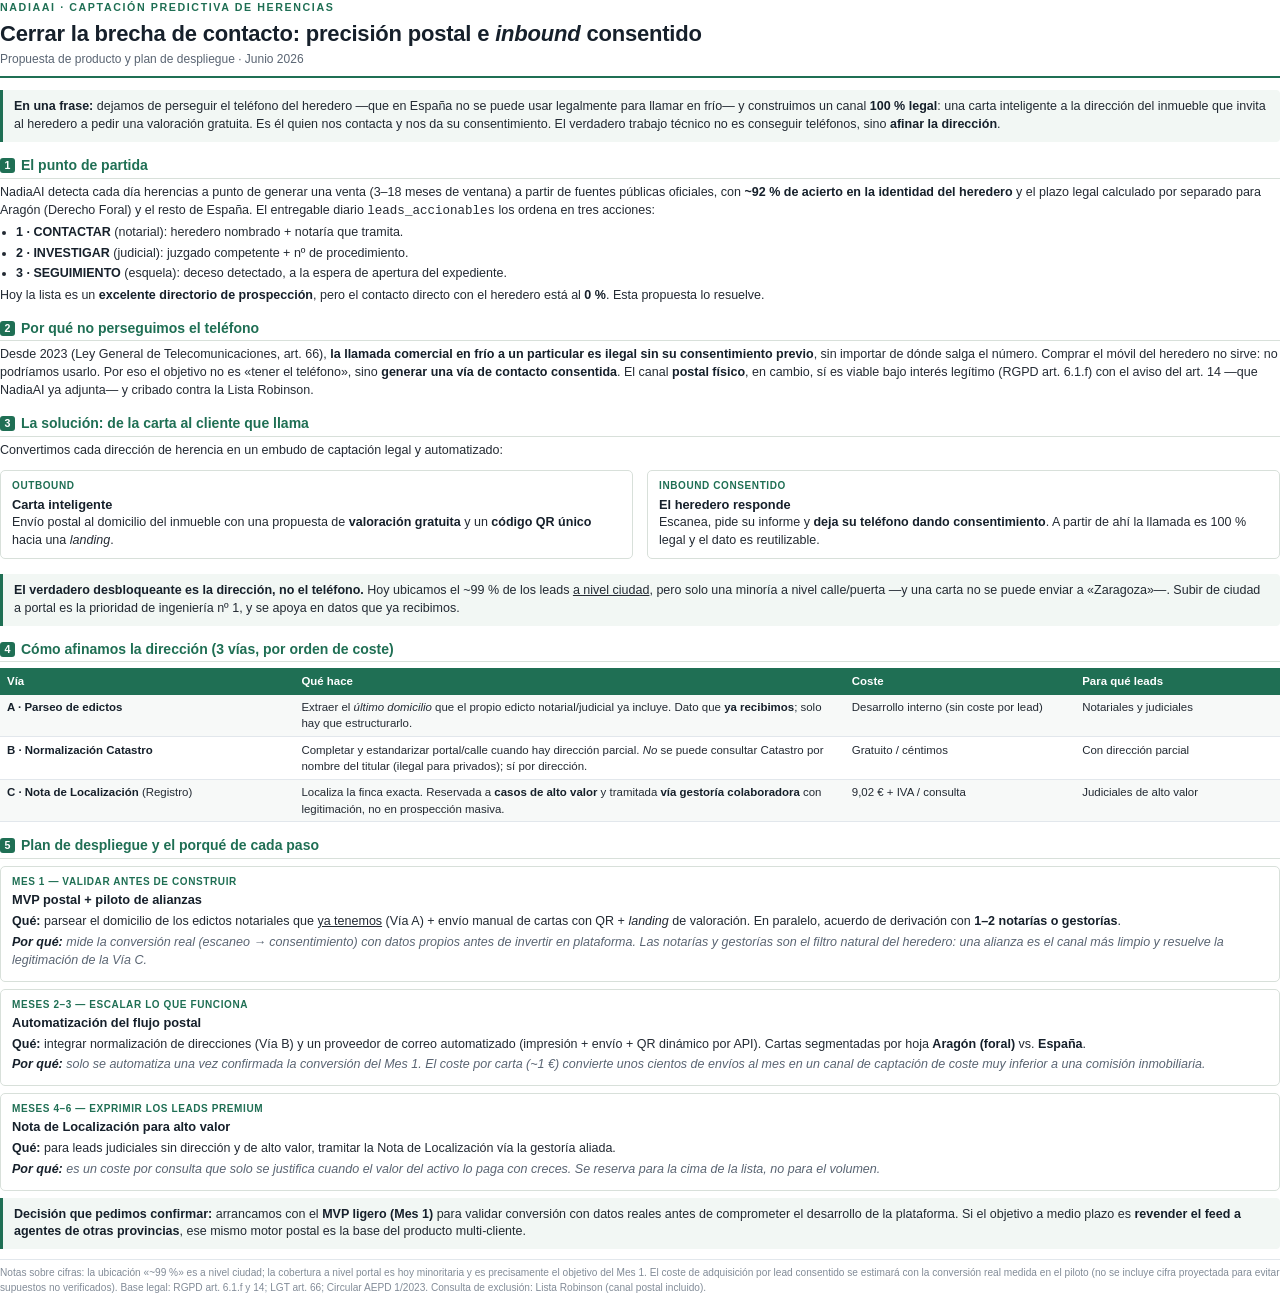
==== scratch/propuesta_contactabilidad.html @ 1f1489c2 "docs: client proposal — postal precision + consented inbound (contact-gap strategy) Corrected versio" ====
<!DOCTYPE html>
<html lang="es">
<head>
<meta charset="utf-8">
<style>
  @page {
    size: A4;
    margin: 1.6cm 1.7cm 1.5cm 1.7cm;
    @bottom-center {
      content: "NadiaAI · Propuesta de contactabilidad · Confidencial";
      font-size: 7.5pt; color: #9098a6; font-family: 'Helvetica Neue', Arial, sans-serif;
    }
    @bottom-right {
      content: "Pág. " counter(page) " / " counter(pages);
      font-size: 7.5pt; color: #9098a6; font-family: 'Helvetica Neue', Arial, sans-serif;
    }
  }
  * { box-sizing: border-box; }
  body {
    font-family: 'Helvetica Neue', Arial, sans-serif;
    font-size: 9.4pt;
    line-height: 1.42;
    color: #232a33;
    margin: 0;
  }
  .header {
    border-bottom: 2.5px solid #1f6f54;
    padding-bottom: 8px;
    margin-bottom: 12px;
  }
  .header .brand { font-size: 8pt; letter-spacing: 1.6px; color: #1f6f54; font-weight: 700; text-transform: uppercase; }
  h1 { font-size: 16.5pt; margin: 3px 0 2px 0; color: #16202b; letter-spacing: -0.2px; }
  .subtitle { font-size: 9pt; color: #5a6573; margin: 0; }
  h2 {
    font-size: 10.5pt; color: #1f6f54; margin: 14px 0 5px 0;
    padding-bottom: 2px; border-bottom: 1px solid #d8e0da;
  }
  h2 .n {
    display: inline-block; background: #1f6f54; color: #fff; font-size: 8pt;
    width: 15px; height: 15px; line-height: 15px; text-align: center; border-radius: 3px;
    margin-right: 6px; vertical-align: 1px;
  }
  p { margin: 4px 0; }
  ul { margin: 4px 0 4px 0; padding-left: 16px; }
  li { margin: 2.5px 0; }
  strong { color: #16202b; }
  .lead {
    background: #f2f7f4; border-left: 3px solid #1f6f54; padding: 8px 11px;
    margin: 6px 0 10px 0; border-radius: 0 4px 4px 0; font-size: 9.4pt;
  }
  table { width: 100%; border-collapse: collapse; margin: 6px 0; font-size: 8.6pt; }
  th { background: #1f6f54; color: #fff; text-align: left; padding: 5px 7px; font-weight: 600; }
  td { padding: 4.5px 7px; border-bottom: 1px solid #e2e7ec; vertical-align: top; }
  tr:nth-child(even) td { background: #f7f9f8; }
  .phase { margin: 7px 0; padding: 8px 11px; border: 1px solid #d8e0da; border-radius: 5px; }
  .phase .tag {
    font-size: 7.5pt; font-weight: 700; text-transform: uppercase; letter-spacing: 0.6px;
    color: #1f6f54; display: block; margin-bottom: 2px;
  }
  .phase .ttl { font-weight: 700; color: #16202b; font-size: 9.6pt; }
  .why { color: #5a6573; font-style: italic; }
  .cols { display: flex; gap: 14px; }
  .col { flex: 1; }
  .kpi { display: flex; gap: 8px; margin: 8px 0 4px 0; }
  .kpi div {
    flex: 1; background: #f2f7f4; border-radius: 5px; padding: 7px 8px; text-align: center;
  }
  .kpi .big { font-size: 14pt; font-weight: 700; color: #1f6f54; display: block; }
  .kpi .lbl { font-size: 7.3pt; color: #5a6573; text-transform: uppercase; letter-spacing: 0.4px; }
  .footnote { font-size: 7.6pt; color: #828c98; margin-top: 10px; border-top: 1px solid #e2e7ec; padding-top: 6px; }
  .nowrap { white-space: nowrap; }
</style>
</head>
<body>

<div class="header">
  <div class="brand">NadiaAI · Captación predictiva de herencias</div>
  <h1>Cerrar la brecha de contacto: precisión postal e <i>inbound</i> consentido</h1>
  <p class="subtitle">Propuesta de producto y plan de despliegue · Junio 2026</p>
</div>

<div class="lead">
<strong>En una frase:</strong> dejamos de perseguir el teléfono del heredero —que en España no se puede usar legalmente para llamar en frío— y construimos un canal <strong>100&nbsp;% legal</strong>: una carta inteligente a la dirección del inmueble que invita al heredero a pedir una valoración gratuita. Es él quien nos contacta y nos da su consentimiento. El verdadero trabajo técnico no es conseguir teléfonos, sino <strong>afinar la dirección</strong>.
</div>

<h2><span class="n">1</span>El punto de partida</h2>
<p>NadiaAI detecta cada día herencias a punto de generar una venta (3–18 meses de ventana) a partir de fuentes públicas oficiales, con <strong>~92&nbsp;% de acierto en la identidad del heredero</strong> y el plazo legal calculado por separado para Aragón (Derecho Foral) y el resto de España. El entregable diario <span class="nowrap"><code>leads_accionables</code></span> los ordena en tres acciones:</p>
<ul>
  <li><strong>1 · CONTACTAR</strong> (notarial): heredero nombrado + notaría que tramita.</li>
  <li><strong>2 · INVESTIGAR</strong> (judicial): juzgado competente + nº de procedimiento.</li>
  <li><strong>3 · SEGUIMIENTO</strong> (esquela): deceso detectado, a la espera de apertura del expediente.</li>
</ul>
<p>Hoy la lista es un <strong>excelente directorio de prospección</strong>, pero el contacto directo con el heredero está al <strong>0&nbsp;%</strong>. Esta propuesta lo resuelve.</p>

<h2><span class="n">2</span>Por qué no perseguimos el teléfono</h2>
<p>Desde 2023 (Ley General de Telecomunicaciones, art. 66), <strong>la llamada comercial en frío a un particular es ilegal sin su consentimiento previo</strong>, sin importar de dónde salga el número. Comprar el móvil del heredero no sirve: no podríamos usarlo. Por eso el objetivo no es «tener el teléfono», sino <strong>generar una vía de contacto consentida</strong>. El canal <strong>postal físico</strong>, en cambio, sí es viable bajo interés legítimo (RGPD art. 6.1.f) con el aviso del art. 14 —que NadiaAI ya adjunta— y cribado contra la Lista Robinson.</p>

<h2><span class="n">3</span>La solución: de la carta al cliente que llama</h2>
<p>Convertimos cada dirección de herencia en un embudo de captación legal y automatizado:</p>
<div class="cols">
  <div class="col">
    <div class="phase"><span class="tag">Outbound</span><span class="ttl">Carta inteligente</span><br>
    Envío postal al domicilio del inmueble con una propuesta de <strong>valoración gratuita</strong> y un <strong>código QR único</strong> hacia una <i>landing</i>.</div>
  </div>
  <div class="col">
    <div class="phase"><span class="tag">Inbound consentido</span><span class="ttl">El heredero responde</span><br>
    Escanea, pide su informe y <strong>deja su teléfono dando consentimiento</strong>. A partir de ahí la llamada es 100&nbsp;% legal y el dato es reutilizable.</div>
  </div>
</div>
<div class="lead" style="margin-top:8px">
<strong>El verdadero desbloqueante es la dirección, no el teléfono.</strong> Hoy ubicamos el ~99&nbsp;% de los leads <u>a nivel ciudad</u>, pero solo una minoría a nivel calle/puerta —y una carta no se puede enviar a «Zaragoza»—. Subir de ciudad a portal es la prioridad de ingeniería nº&nbsp;1, y se apoya en datos que ya recibimos.
</div>

<h2><span class="n">4</span>Cómo afinamos la dirección (3 vías, por orden de coste)</h2>
<table>
  <tr><th style="width:23%">Vía</th><th style="width:43%">Qué hace</th><th style="width:18%">Coste</th><th style="width:16%">Para qué leads</th></tr>
  <tr><td><strong>A · Parseo de edictos</strong></td><td>Extraer el <i>último domicilio</i> que el propio edicto notarial/judicial ya incluye. Dato que <strong>ya recibimos</strong>; solo hay que estructurarlo.</td><td>Desarrollo interno (sin coste por lead)</td><td>Notariales y judiciales</td></tr>
  <tr><td><strong>B · Normalización Catastro</strong></td><td>Completar y estandarizar portal/calle cuando hay dirección parcial. <i>No</i> se puede consultar Catastro por nombre del titular (ilegal para privados); sí por dirección.</td><td>Gratuito / céntimos</td><td>Con dirección parcial</td></tr>
  <tr><td><strong>C · Nota de Localización</strong> (Registro)</td><td>Localiza la finca exacta. Reservada a <strong>casos de alto valor</strong> y tramitada <strong>vía gestoría colaboradora</strong> con legitimación, no en prospección masiva.</td><td>9,02&nbsp;€ + IVA / consulta</td><td>Judiciales de alto valor</td></tr>
</table>

<h2><span class="n">5</span>Plan de despliegue y el porqué de cada paso</h2>

<div class="phase">
<span class="tag">Mes 1 — Validar antes de construir</span>
<span class="ttl">MVP postal + piloto de alianzas</span>
<p style="margin:3px 0"><strong>Qué:</strong> parsear el domicilio de los edictos notariales que <u>ya tenemos</u> (Vía A) + envío manual de cartas con QR + <i>landing</i> de valoración. En paralelo, acuerdo de derivación con <strong>1–2 notarías o gestorías</strong>.</p>
<p style="margin:3px 0" class="why"><strong>Por qué:</strong> mide la conversión real (escaneo → consentimiento) con datos propios antes de invertir en plataforma. Las notarías y gestorías son el filtro natural del heredero: una alianza es el canal más limpio y resuelve la legitimación de la Vía C.</p>
</div>

<div class="phase">
<span class="tag">Meses 2–3 — Escalar lo que funciona</span>
<span class="ttl">Automatización del flujo postal</span>
<p style="margin:3px 0"><strong>Qué:</strong> integrar normalización de direcciones (Vía B) y un proveedor de correo automatizado (impresión + envío + QR dinámico por API). Cartas segmentadas por hoja <strong>Aragón (foral)</strong> vs. <strong>España</strong>.</p>
<p style="margin:3px 0" class="why"><strong>Por qué:</strong> solo se automatiza una vez confirmada la conversión del Mes 1. El coste por carta (~1&nbsp;€) convierte unos cientos de envíos al mes en un canal de captación de coste muy inferior a una comisión inmobiliaria.</p>
</div>

<div class="phase">
<span class="tag">Meses 4–6 — Exprimir los leads premium</span>
<span class="ttl">Nota de Localización para alto valor</span>
<p style="margin:3px 0"><strong>Qué:</strong> para leads judiciales sin dirección y de alto valor, tramitar la Nota de Localización vía la gestoría aliada.</p>
<p style="margin:3px 0" class="why"><strong>Por qué:</strong> es un coste por consulta que solo se justifica cuando el valor del activo lo paga con creces. Se reserva para la cima de la lista, no para el volumen.</p>
</div>

<div class="lead">
<strong>Decisión que pedimos confirmar:</strong> arrancamos con el <strong>MVP ligero (Mes 1)</strong> para validar conversión con datos reales antes de comprometer el desarrollo de la plataforma. Si el objetivo a medio plazo es <strong>revender el feed a agentes de otras provincias</strong>, ese mismo motor postal es la base del producto multi-cliente.
</div>

<div class="footnote">
Notas sobre cifras: la ubicación «~99&nbsp;%» es a nivel ciudad; la cobertura a nivel portal es hoy minoritaria y es precisamente el objetivo del Mes 1. El coste de adquisición por lead consentido se estimará con la conversión real medida en el piloto (no se incluye cifra proyectada para evitar supuestos no verificados). Base legal: RGPD art. 6.1.f y 14; LGT art. 66; Circular AEPD 1/2023. Consulta de exclusión: Lista Robinson (canal postal incluido).
</div>

</body>
</html>
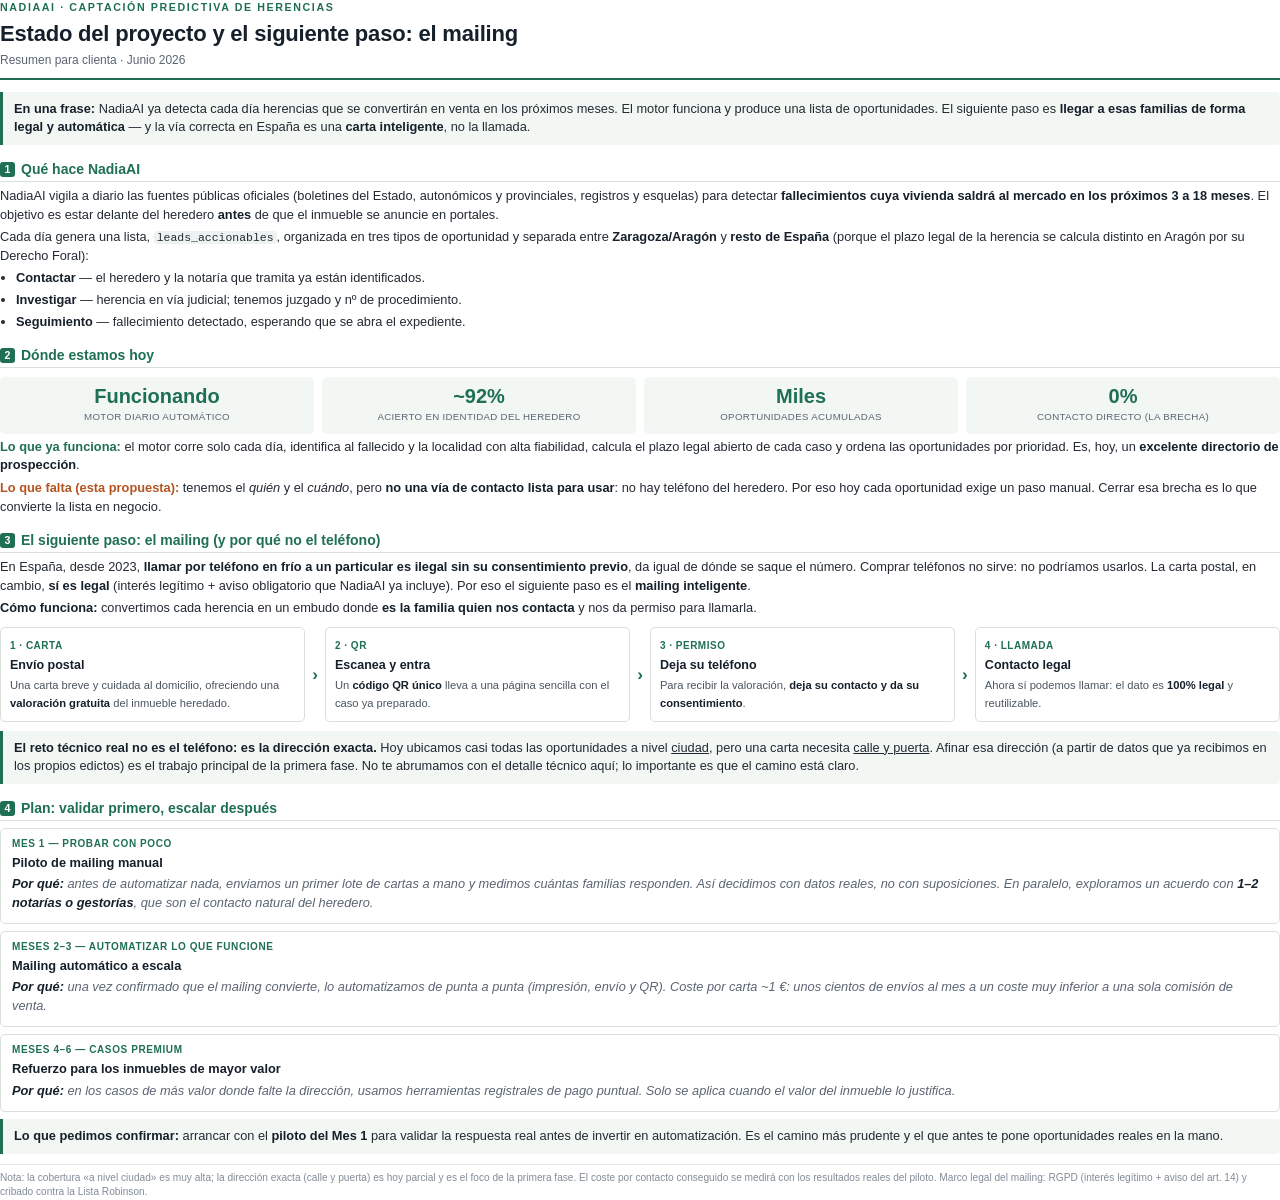
==== commit abe8d075: "docs: refocus client proposal on solution + current status + the mailing Reframe for the client: lea" ====
--- a/scratch/propuesta_contactabilidad.html
+++ b/scratch/propuesta_contactabilidad.html
@@ -7,7 +7,7 @@
     size: A4;
     margin: 1.6cm 1.7cm 1.5cm 1.7cm;
     @bottom-center {
-      content: "NadiaAI · Propuesta de contactabilidad · Confidencial";
+      content: "NadiaAI · Estado del proyecto y siguiente paso · Confidencial";
       font-size: 7.5pt; color: #9098a6; font-family: 'Helvetica Neue', Arial, sans-serif;
     }
     @bottom-right {
@@ -18,8 +18,8 @@
   * { box-sizing: border-box; }
   body {
     font-family: 'Helvetica Neue', Arial, sans-serif;
-    font-size: 9.4pt;
-    line-height: 1.42;
+    font-size: 9.6pt;
+    line-height: 1.45;
     color: #232a33;
     margin: 0;
   }
@@ -42,16 +42,28 @@
   }
   p { margin: 4px 0; }
   ul { margin: 4px 0 4px 0; padding-left: 16px; }
-  li { margin: 2.5px 0; }
+  li { margin: 3px 0; }
   strong { color: #16202b; }
   .lead {
     background: #f2f7f4; border-left: 3px solid #1f6f54; padding: 8px 11px;
-    margin: 6px 0 10px 0; border-radius: 0 4px 4px 0; font-size: 9.4pt;
+    margin: 6px 0 10px 0; border-radius: 0 4px 4px 0;
   }
-  table { width: 100%; border-collapse: collapse; margin: 6px 0; font-size: 8.6pt; }
-  th { background: #1f6f54; color: #fff; text-align: left; padding: 5px 7px; font-weight: 600; }
-  td { padding: 4.5px 7px; border-bottom: 1px solid #e2e7ec; vertical-align: top; }
-  tr:nth-child(even) td { background: #f7f9f8; }
+  .kpi { display: flex; gap: 8px; margin: 9px 0 4px 0; }
+  .kpi div {
+    flex: 1; background: #f2f7f4; border-radius: 5px; padding: 8px 6px; text-align: center;
+  }
+  .kpi .big { font-size: 15pt; font-weight: 700; color: #1f6f54; display: block; line-height: 1.1; }
+  .kpi .lbl { font-size: 7.3pt; color: #5a6573; text-transform: uppercase; letter-spacing: 0.3px; }
+  .flow { display: flex; gap: 7px; margin: 9px 0; align-items: stretch; }
+  .flow .step {
+    flex: 1; border: 1px solid #d8e0da; border-radius: 5px; padding: 8px 9px; position: relative;
+  }
+  .flow .step .num {
+    font-size: 7.5pt; font-weight: 700; color: #1f6f54; letter-spacing: 0.5px; text-transform: uppercase;
+  }
+  .flow .step .t { font-weight: 700; color: #16202b; display: block; margin: 1px 0 2px 0; font-size: 9.4pt; }
+  .flow .step .d { font-size: 8.4pt; color: #4a5560; }
+  .flow .arrow { align-self: center; color: #1f6f54; font-weight: 700; font-size: 13pt; }
   .phase { margin: 7px 0; padding: 8px 11px; border: 1px solid #d8e0da; border-radius: 5px; }
   .phase .tag {
     font-size: 7.5pt; font-weight: 700; text-transform: uppercase; letter-spacing: 0.6px;
@@ -59,95 +71,89 @@
   }
   .phase .ttl { font-weight: 700; color: #16202b; font-size: 9.6pt; }
   .why { color: #5a6573; font-style: italic; }
-  .cols { display: flex; gap: 14px; }
-  .col { flex: 1; }
-  .kpi { display: flex; gap: 8px; margin: 8px 0 4px 0; }
-  .kpi div {
-    flex: 1; background: #f2f7f4; border-radius: 5px; padding: 7px 8px; text-align: center;
-  }
-  .kpi .big { font-size: 14pt; font-weight: 700; color: #1f6f54; display: block; }
-  .kpi .lbl { font-size: 7.3pt; color: #5a6573; text-transform: uppercase; letter-spacing: 0.4px; }
+  .ok { color: #1f6f54; font-weight: 700; }
+  .gap { color: #b4541f; font-weight: 700; }
   .footnote { font-size: 7.6pt; color: #828c98; margin-top: 10px; border-top: 1px solid #e2e7ec; padding-top: 6px; }
   .nowrap { white-space: nowrap; }
+  code { font-size: 8.6pt; background:#eef2f0; padding:0 3px; border-radius:3px; }
 </style>
 </head>
 <body>
 
 <div class="header">
   <div class="brand">NadiaAI · Captación predictiva de herencias</div>
-  <h1>Cerrar la brecha de contacto: precisión postal e <i>inbound</i> consentido</h1>
-  <p class="subtitle">Propuesta de producto y plan de despliegue · Junio 2026</p>
+  <h1>Estado del proyecto y el siguiente paso: el mailing</h1>
+  <p class="subtitle">Resumen para clienta · Junio 2026</p>
 </div>
 
 <div class="lead">
-<strong>En una frase:</strong> dejamos de perseguir el teléfono del heredero —que en España no se puede usar legalmente para llamar en frío— y construimos un canal <strong>100&nbsp;% legal</strong>: una carta inteligente a la dirección del inmueble que invita al heredero a pedir una valoración gratuita. Es él quien nos contacta y nos da su consentimiento. El verdadero trabajo técnico no es conseguir teléfonos, sino <strong>afinar la dirección</strong>.
+<strong>En una frase:</strong> NadiaAI ya detecta cada día herencias que se convertirán en venta en los próximos meses. El motor funciona y produce una lista de oportunidades. El siguiente paso es <strong>llegar a esas familias de forma legal y automática</strong> — y la vía correcta en España es una <strong>carta inteligente</strong>, no la llamada.
 </div>
 
-<h2><span class="n">1</span>El punto de partida</h2>
-<p>NadiaAI detecta cada día herencias a punto de generar una venta (3–18 meses de ventana) a partir de fuentes públicas oficiales, con <strong>~92&nbsp;% de acierto en la identidad del heredero</strong> y el plazo legal calculado por separado para Aragón (Derecho Foral) y el resto de España. El entregable diario <span class="nowrap"><code>leads_accionables</code></span> los ordena en tres acciones:</p>
+<h2><span class="n">1</span>Qué hace NadiaAI</h2>
+<p>NadiaAI vigila a diario las fuentes públicas oficiales (boletines del Estado, autonómicos y provinciales, registros y esquelas) para detectar <strong>fallecimientos cuya vivienda saldrá al mercado en los próximos 3 a 18 meses</strong>. El objetivo es estar delante del heredero <strong>antes</strong> de que el inmueble se anuncie en portales.</p>
+<p>Cada día genera una lista, <span class="nowrap"><code>leads_accionables</code></span>, organizada en tres tipos de oportunidad y separada entre <strong>Zaragoza/Aragón</strong> y <strong>resto de España</strong> (porque el plazo legal de la herencia se calcula distinto en Aragón por su Derecho Foral):</p>
 <ul>
-  <li><strong>1 · CONTACTAR</strong> (notarial): heredero nombrado + notaría que tramita.</li>
-  <li><strong>2 · INVESTIGAR</strong> (judicial): juzgado competente + nº de procedimiento.</li>
-  <li><strong>3 · SEGUIMIENTO</strong> (esquela): deceso detectado, a la espera de apertura del expediente.</li>
+  <li><strong>Contactar</strong> — el heredero y la notaría que tramita ya están identificados.</li>
+  <li><strong>Investigar</strong> — herencia en vía judicial; tenemos juzgado y nº de procedimiento.</li>
+  <li><strong>Seguimiento</strong> — fallecimiento detectado, esperando que se abra el expediente.</li>
 </ul>
-<p>Hoy la lista es un <strong>excelente directorio de prospección</strong>, pero el contacto directo con el heredero está al <strong>0&nbsp;%</strong>. Esta propuesta lo resuelve.</p>
 
-<h2><span class="n">2</span>Por qué no perseguimos el teléfono</h2>
-<p>Desde 2023 (Ley General de Telecomunicaciones, art. 66), <strong>la llamada comercial en frío a un particular es ilegal sin su consentimiento previo</strong>, sin importar de dónde salga el número. Comprar el móvil del heredero no sirve: no podríamos usarlo. Por eso el objetivo no es «tener el teléfono», sino <strong>generar una vía de contacto consentida</strong>. El canal <strong>postal físico</strong>, en cambio, sí es viable bajo interés legítimo (RGPD art. 6.1.f) con el aviso del art. 14 —que NadiaAI ya adjunta— y cribado contra la Lista Robinson.</p>
+<h2><span class="n">2</span>Dónde estamos hoy</h2>
+<div class="kpi">
+  <div><span class="big">Funcionando</span><span class="lbl">Motor diario automático</span></div>
+  <div><span class="big">~92%</span><span class="lbl">Acierto en identidad del heredero</span></div>
+  <div><span class="big">Miles</span><span class="lbl">Oportunidades acumuladas</span></div>
+  <div><span class="big gap">0%</span><span class="lbl">Contacto directo (la brecha)</span></div>
+</div>
+<p><span class="ok">Lo que ya funciona:</span> el motor corre solo cada día, identifica al fallecido y la localidad con alta fiabilidad, calcula el plazo legal abierto de cada caso y ordena las oportunidades por prioridad. Es, hoy, un <strong>excelente directorio de prospección</strong>.</p>
+<p><span class="gap">Lo que falta (esta propuesta):</span> tenemos el <em>quién</em> y el <em>cuándo</em>, pero <strong>no una vía de contacto lista para usar</strong>: no hay teléfono del heredero. Por eso hoy cada oportunidad exige un paso manual. Cerrar esa brecha es lo que convierte la lista en negocio.</p>
 
-<h2><span class="n">3</span>La solución: de la carta al cliente que llama</h2>
-<p>Convertimos cada dirección de herencia en un embudo de captación legal y automatizado:</p>
-<div class="cols">
-  <div class="col">
-    <div class="phase"><span class="tag">Outbound</span><span class="ttl">Carta inteligente</span><br>
-    Envío postal al domicilio del inmueble con una propuesta de <strong>valoración gratuita</strong> y un <strong>código QR único</strong> hacia una <i>landing</i>.</div>
-  </div>
-  <div class="col">
-    <div class="phase"><span class="tag">Inbound consentido</span><span class="ttl">El heredero responde</span><br>
-    Escanea, pide su informe y <strong>deja su teléfono dando consentimiento</strong>. A partir de ahí la llamada es 100&nbsp;% legal y el dato es reutilizable.</div>
-  </div>
-</div>
-<div class="lead" style="margin-top:8px">
-<strong>El verdadero desbloqueante es la dirección, no el teléfono.</strong> Hoy ubicamos el ~99&nbsp;% de los leads <u>a nivel ciudad</u>, pero solo una minoría a nivel calle/puerta —y una carta no se puede enviar a «Zaragoza»—. Subir de ciudad a portal es la prioridad de ingeniería nº&nbsp;1, y se apoya en datos que ya recibimos.
+<h2><span class="n">3</span>El siguiente paso: el mailing (y por qué no el teléfono)</h2>
+<p>En España, desde 2023, <strong>llamar por teléfono en frío a un particular es ilegal sin su consentimiento previo</strong>, da igual de dónde se saque el número. Comprar teléfonos no sirve: no podríamos usarlos. La carta postal, en cambio, <strong>sí es legal</strong> (interés legítimo + aviso obligatorio que NadiaAI ya incluye). Por eso el siguiente paso es el <strong>mailing inteligente</strong>.</p>
+
+<p><strong>Cómo funciona:</strong> convertimos cada herencia en un embudo donde <strong>es la familia quien nos contacta</strong> y nos da permiso para llamarla.</p>
+
+<div class="flow">
+  <div class="step"><span class="num">1 · Carta</span><span class="t">Envío postal</span><span class="d">Una carta breve y cuidada al domicilio, ofreciendo una <strong>valoración gratuita</strong> del inmueble heredado.</span></div>
+  <div class="arrow">›</div>
+  <div class="step"><span class="num">2 · QR</span><span class="t">Escanea y entra</span><span class="d">Un <strong>código QR único</strong> lleva a una página sencilla con el caso ya preparado.</span></div>
+  <div class="arrow">›</div>
+  <div class="step"><span class="num">3 · Permiso</span><span class="t">Deja su teléfono</span><span class="d">Para recibir la valoración, <strong>deja su contacto y da su consentimiento</strong>.</span></div>
+  <div class="arrow">›</div>
+  <div class="step"><span class="num">4 · Llamada</span><span class="t">Contacto legal</span><span class="d">Ahora sí podemos llamar: el dato es <strong>100% legal</strong> y reutilizable.</span></div>
 </div>
 
-<h2><span class="n">4</span>Cómo afinamos la dirección (3 vías, por orden de coste)</h2>
-<table>
-  <tr><th style="width:23%">Vía</th><th style="width:43%">Qué hace</th><th style="width:18%">Coste</th><th style="width:16%">Para qué leads</th></tr>
-  <tr><td><strong>A · Parseo de edictos</strong></td><td>Extraer el <i>último domicilio</i> que el propio edicto notarial/judicial ya incluye. Dato que <strong>ya recibimos</strong>; solo hay que estructurarlo.</td><td>Desarrollo interno (sin coste por lead)</td><td>Notariales y judiciales</td></tr>
-  <tr><td><strong>B · Normalización Catastro</strong></td><td>Completar y estandarizar portal/calle cuando hay dirección parcial. <i>No</i> se puede consultar Catastro por nombre del titular (ilegal para privados); sí por dirección.</td><td>Gratuito / céntimos</td><td>Con dirección parcial</td></tr>
-  <tr><td><strong>C · Nota de Localización</strong> (Registro)</td><td>Localiza la finca exacta. Reservada a <strong>casos de alto valor</strong> y tramitada <strong>vía gestoría colaboradora</strong> con legitimación, no en prospección masiva.</td><td>9,02&nbsp;€ + IVA / consulta</td><td>Judiciales de alto valor</td></tr>
-</table>
+<div class="lead">
+<strong>El reto técnico real no es el teléfono: es la dirección exacta.</strong> Hoy ubicamos casi todas las oportunidades a nivel <u>ciudad</u>, pero una carta necesita <u>calle y puerta</u>. Afinar esa dirección (a partir de datos que ya recibimos en los propios edictos) es el trabajo principal de la primera fase. No te abrumamos con el detalle técnico aquí; lo importante es que el camino está claro.
+</div>
 
-<h2><span class="n">5</span>Plan de despliegue y el porqué de cada paso</h2>
+<h2><span class="n">4</span>Plan: validar primero, escalar después</h2>
 
 <div class="phase">
-<span class="tag">Mes 1 — Validar antes de construir</span>
-<span class="ttl">MVP postal + piloto de alianzas</span>
-<p style="margin:3px 0"><strong>Qué:</strong> parsear el domicilio de los edictos notariales que <u>ya tenemos</u> (Vía A) + envío manual de cartas con QR + <i>landing</i> de valoración. En paralelo, acuerdo de derivación con <strong>1–2 notarías o gestorías</strong>.</p>
-<p style="margin:3px 0" class="why"><strong>Por qué:</strong> mide la conversión real (escaneo → consentimiento) con datos propios antes de invertir en plataforma. Las notarías y gestorías son el filtro natural del heredero: una alianza es el canal más limpio y resuelve la legitimación de la Vía C.</p>
+<span class="tag">Mes 1 — Probar con poco</span>
+<span class="ttl">Piloto de mailing manual</span>
+<p style="margin:3px 0" class="why"><strong>Por qué:</strong> antes de automatizar nada, enviamos un primer lote de cartas a mano y medimos cuántas familias responden. Así decidimos con datos reales, no con suposiciones. En paralelo, exploramos un acuerdo con <strong>1–2 notarías o gestorías</strong>, que son el contacto natural del heredero.</p>
 </div>
 
 <div class="phase">
-<span class="tag">Meses 2–3 — Escalar lo que funciona</span>
-<span class="ttl">Automatización del flujo postal</span>
-<p style="margin:3px 0"><strong>Qué:</strong> integrar normalización de direcciones (Vía B) y un proveedor de correo automatizado (impresión + envío + QR dinámico por API). Cartas segmentadas por hoja <strong>Aragón (foral)</strong> vs. <strong>España</strong>.</p>
-<p style="margin:3px 0" class="why"><strong>Por qué:</strong> solo se automatiza una vez confirmada la conversión del Mes 1. El coste por carta (~1&nbsp;€) convierte unos cientos de envíos al mes en un canal de captación de coste muy inferior a una comisión inmobiliaria.</p>
+<span class="tag">Meses 2–3 — Automatizar lo que funcione</span>
+<span class="ttl">Mailing automático a escala</span>
+<p style="margin:3px 0" class="why"><strong>Por qué:</strong> una vez confirmado que el mailing convierte, lo automatizamos de punta a punta (impresión, envío y QR). Coste por carta ~1&nbsp;€: unos cientos de envíos al mes a un coste muy inferior a una sola comisión de venta.</p>
 </div>
 
 <div class="phase">
-<span class="tag">Meses 4–6 — Exprimir los leads premium</span>
-<span class="ttl">Nota de Localización para alto valor</span>
-<p style="margin:3px 0"><strong>Qué:</strong> para leads judiciales sin dirección y de alto valor, tramitar la Nota de Localización vía la gestoría aliada.</p>
-<p style="margin:3px 0" class="why"><strong>Por qué:</strong> es un coste por consulta que solo se justifica cuando el valor del activo lo paga con creces. Se reserva para la cima de la lista, no para el volumen.</p>
+<span class="tag">Meses 4–6 — Casos premium</span>
+<span class="ttl">Refuerzo para los inmuebles de mayor valor</span>
+<p style="margin:3px 0" class="why"><strong>Por qué:</strong> en los casos de más valor donde falte la dirección, usamos herramientas registrales de pago puntual. Solo se aplica cuando el valor del inmueble lo justifica.</p>
 </div>
 
 <div class="lead">
-<strong>Decisión que pedimos confirmar:</strong> arrancamos con el <strong>MVP ligero (Mes 1)</strong> para validar conversión con datos reales antes de comprometer el desarrollo de la plataforma. Si el objetivo a medio plazo es <strong>revender el feed a agentes de otras provincias</strong>, ese mismo motor postal es la base del producto multi-cliente.
+<strong>Lo que pedimos confirmar:</strong> arrancar con el <strong>piloto del Mes 1</strong> para validar la respuesta real antes de invertir en automatización. Es el camino más prudente y el que antes te pone oportunidades reales en la mano.
 </div>
 
 <div class="footnote">
-Notas sobre cifras: la ubicación «~99&nbsp;%» es a nivel ciudad; la cobertura a nivel portal es hoy minoritaria y es precisamente el objetivo del Mes 1. El coste de adquisición por lead consentido se estimará con la conversión real medida en el piloto (no se incluye cifra proyectada para evitar supuestos no verificados). Base legal: RGPD art. 6.1.f y 14; LGT art. 66; Circular AEPD 1/2023. Consulta de exclusión: Lista Robinson (canal postal incluido).
+Nota: la cobertura «a nivel ciudad» es muy alta; la dirección exacta (calle y puerta) es hoy parcial y es el foco de la primera fase. El coste por contacto conseguido se medirá con los resultados reales del piloto. Marco legal del mailing: RGPD (interés legítimo + aviso del art. 14) y cribado contra la Lista Robinson.
 </div>
 
 </body>
